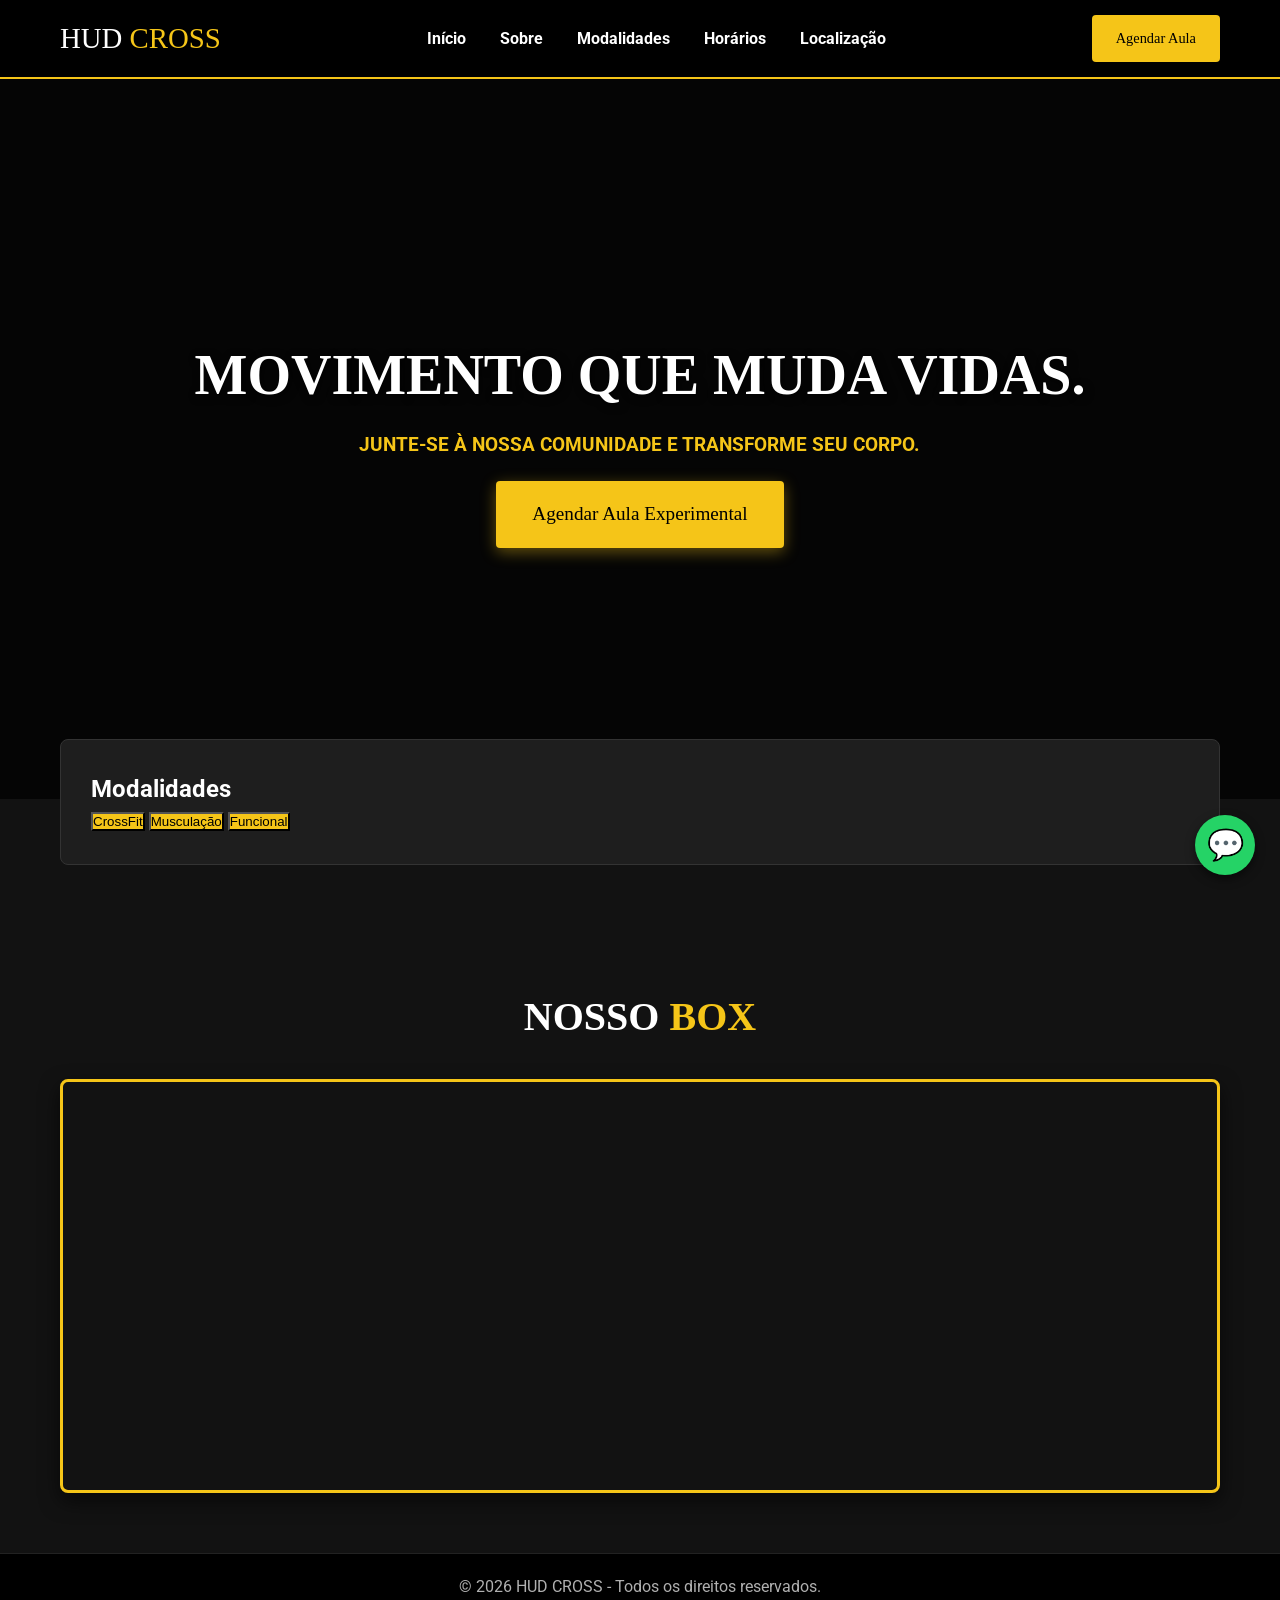
==== html/index.html @ 4a9c082a "Initial commit" ====
<!DOCTYPE html>
<html lang="pt-BR">
<head>
  <meta charset="UTF-8">
  <meta name="viewport" content="width=device-width, initial-scale=1.0">
  <title>HUD CROSS </title>
  
  <link rel="preconnect" href="https://fonts.googleapis.com">
  <link rel="preconnect" href="https://fonts.gstatic.com" crossorigin>
  <link href="https://fonts.googleapis.com/css2?family=Bungee&family=Roboto:wght@400;700&display=swap"
   rel="stylesheet">
  
  <link rel="stylesheet" href="../css/styles.css">
</head>
<body>

  <header class="navbar">
    <div class="container nav-container">
      <div class="logo">
        <span class="logo-text">HUD <span>CROSS</span></span>
      </div>
      <nav class="nav-links">
        <a href="#inicio">Início</a>
        <a href="#sobre">Sobre</a>
        <a href="#modalidades">Modalidades</a>
        <a href="#horarios">Horários</a>
        <a href="#localizacao">Localização</a>
      </nav>
      <a href="#contato" class="btn btn-primary">Agendar Aula</a>
    </div>
  </header>

  <section id="inicio" class="hero">
    <div class="hero-overlay"></div>
    <div class="container hero-content">
      <h1 class="hero-title">MOVIMENTO QUE MUDA VIDAS.</h1>
      <p class="hero-subtitle">JUNTE-SE À NOSSA COMUNIDADE E TRANSFORME SEU CORPO.</p>
      <a href="https://wa.me/5500000000000" target="_blank" class="btn btn-hero">Agendar Aula Experimental</a>
    </div>
  </section>

  <section id="modalidades" class="features container">
    <div class="card">
        <h1>Modalidades</h1>
     <button class="btn-primary">CrossFit</button>
     <button class="btn-primary">Musculação</button>
     <button class="btn-primary">Funcional</button>
    </div>
  </section>

  <section id="localizacao" class="map-section">
    <div class="container">
      <h2 class="section-title">NOSSO <span>BOX</span></h2>
      <div class="map-wrapper">
        <iframe 
          src="https://www.google.com/maps/embed?pb=!1m18!1m12!1m3!1d3657.1975812988916!2d-46.65867!3d-23.561414!2m3!1f0!2f0!3f0!3m2!1i1024!2i768!4f13.1!3m3!1m2!1s0x0%3A0x0!2zMjPCsDMzJzQxLjEiUyA0NsKwMzknMzEuMiJX!5e0!3m2!1spt-BR!2sbr!4v1620000000000!5m2!1spt-BR!2sbr" 
          width="100%" 
          height="400" 
          style="border:0;" 
          allowfullscreen="" 
          loading="lazy">
        </iframe>
      </div>
    </div>
  </section>

  <footer class="footer">
    <div class="container footer-content">
      <p>&copy; 2026 HUD CROSS - Todos os direitos reservados.</p>
    </div>
  </footer>

  <a href="https://wa.me/5500000000000" class="whatsapp-btn" target="_blank" aria-label="Contato via WhatsApp">
    💬
  </a>

</body>
</html>
---- css/styles.css ----
:root {
  --color-primary: #F5C518;       /* Amarelo Ouro */
  --color-primary-hover: #D9A900;
  --color-bg-main: #121212;      /* Fundo Preto Escuro */
  --color-bg-card: #1E1E1E;      /* Fundo dos Cards */
  --color-text: #FFFFFF;
  --color-text-muted: #B0B0B0;
  
  --font-display: 'Verdana'; /* Fonte estilo gamer/impacto */
  --font-body: 'Roboto', sans-serif;
}

* {
  box-sizing: border-box;
  margin: 0;
  padding: 0;
}

body {
  background-color: var(--color-bg-main);
  color: var(--color-text);
  font-family: var(--font-body);
  line-height: 1.6;
}

.container {
  max-width: 1200px;
  margin: 0 auto;
  padding: 0 20px;
}

/* --- Cabeçalho --- */
.navbar {
  background-color: #000000;
  border-bottom: 2px solid var(--color-primary);
  position: sticky;
  top: 0;
  z-index: 100;
  padding: 15px 0;
}

.nav-container {
  display: flex;
  justify-content: space-between;
  align-items: center;
}

.logo-text {
  font-family: var(--font-display);
  font-size: 1.8rem;
  color: #FFF;
}

.logo-text span {
  color: var(--color-primary);
}

.nav-links a {
  color: var(--color-text);
  text-decoration: none;
  margin: 0 15px;
  font-weight: bold;
  transition: color 0.3s;
}

.nav-links a:hover {
  color: var(--color-primary);
}

/* --- Botões --- */
.btn {
  display: inline-block;
  padding: 12px 24px;
  font-family: var(--font-display);
  font-size: 0.9rem;
  text-decoration: none;
  border-radius: 4px;
  cursor: pointer;
  transition: all 0.3s ease;
  border: none;
}

.btn-primary {
  background-color: var(--color-primary);
  color: #000;
}

.btn-primary:hover {
  background-color: var(--color-primary-hover);
  transform: translateY(-2px);
}

.btn-hero {
  background-color: var(--color-primary);
  color: #000;
  font-size: 1.2rem;
  padding: 18px 36px;
  margin-top: 20px;
  box-shadow: 0 4px 15px rgba(245, 197, 24, 0.4);
}

.btn-hero:hover {
  transform: scale(1.05);
}

/* --- Banner Hero --- */
.hero {
  position: relative;
  height: 80vh;
  background: url('https://images.unsplash.com/photo-1517838277536-f5f99be501cd?q=80&w=1600') center/cover no-repeat;
  display: flex;
  align-items: center;
  text-align: center;
}

.hero-overlay {
  position: absolute;
  top: 0; left: 0; right: 0; bottom: 0;
  background: rgba(0, 0, 0, 0.75);
}

.hero-content {
  position: relative;
  z-index: 1;
}

.hero-title {
  font-family: var(--font-display);
  font-size: 3.5rem;
  color: #FFF;
  margin-bottom: 10px;
  text-shadow: 2px 2px 8px rgba(0,0,0,0.8);
}

.hero-subtitle {
  font-size: 1.2rem;
  color: var(--color-primary);
  font-weight: bold;
}

/* --- Cards / Modalidades --- */
.features {
  display: grid;
  grid-template-columns: repeat(auto-fit, minmax(280px, 1fr));
  gap: 20px;
  margin: -60px auto 60px;
  position: relative;
  z-index: 2;
}

.card {
  background-color: var(--color-bg-card);
  padding: 30px;
  border-radius: 8px;
  border: 1px solid #333;
  position: relative;
  justify-content: center;
  align-items: center;
}

.feature-highlight {
  border: 2px solid var(--color-primary);
  background-color: #252525;
}

.card-badge {
  font-family: var(--font-display);
  color: var(--color-primary);
  font-size: 1.5rem;
  margin-bottom: 10px;
}

.card h3 {
  font-family: var(--font-display);
  margin-bottom: 15px;
}

.card ul {
  list-style: none;
}

.card ul li {
  margin-bottom: 8px;
  font-weight: bold;
}

/* --- Mapa --- */
.map-section {
  padding: 60px 0;
  text-align: center;
}

.section-title {
  font-family: var(--font-display);
  font-size: 2.5rem;
  margin-bottom: 30px;
}

.section-title span {
  color: var(--color-primary);
}

.map-wrapper {
  border: 3px solid var(--color-primary);
  border-radius: 8px;
  overflow: hidden;
  box-shadow: 0 8px 20px rgba(0,0,0,0.6);
}

/* --- Rodapé e WhatsApp --- */
.footer {
  background-color: #000;
  padding: 20px 0;
  text-align: center;
  border-top: 1px solid #222;
  color: var(--color-text-muted);
}

.whatsapp-btn {
  position: fixed;
  bottom: 25px;
  right: 25px;
  background-color: #25D366;
  width: 60px;
  height: 60px;
  border-radius: 50%;
  display: flex;
  align-items: center;
  justify-content: center;
  font-size: 30px;
  text-decoration: none;
  box-shadow: 0 4px 10px rgba(0,0,0,0.5);
  z-index: 1000;
  transition: transform 0.3s;
}

.whatsapp-btn:hover {
  transform: scale(1.1);
}










/* Responsive */
@media (max-width: 768px) {
  .hero-title { font-size: 2rem; }
  .nav-links { display: none; }
}
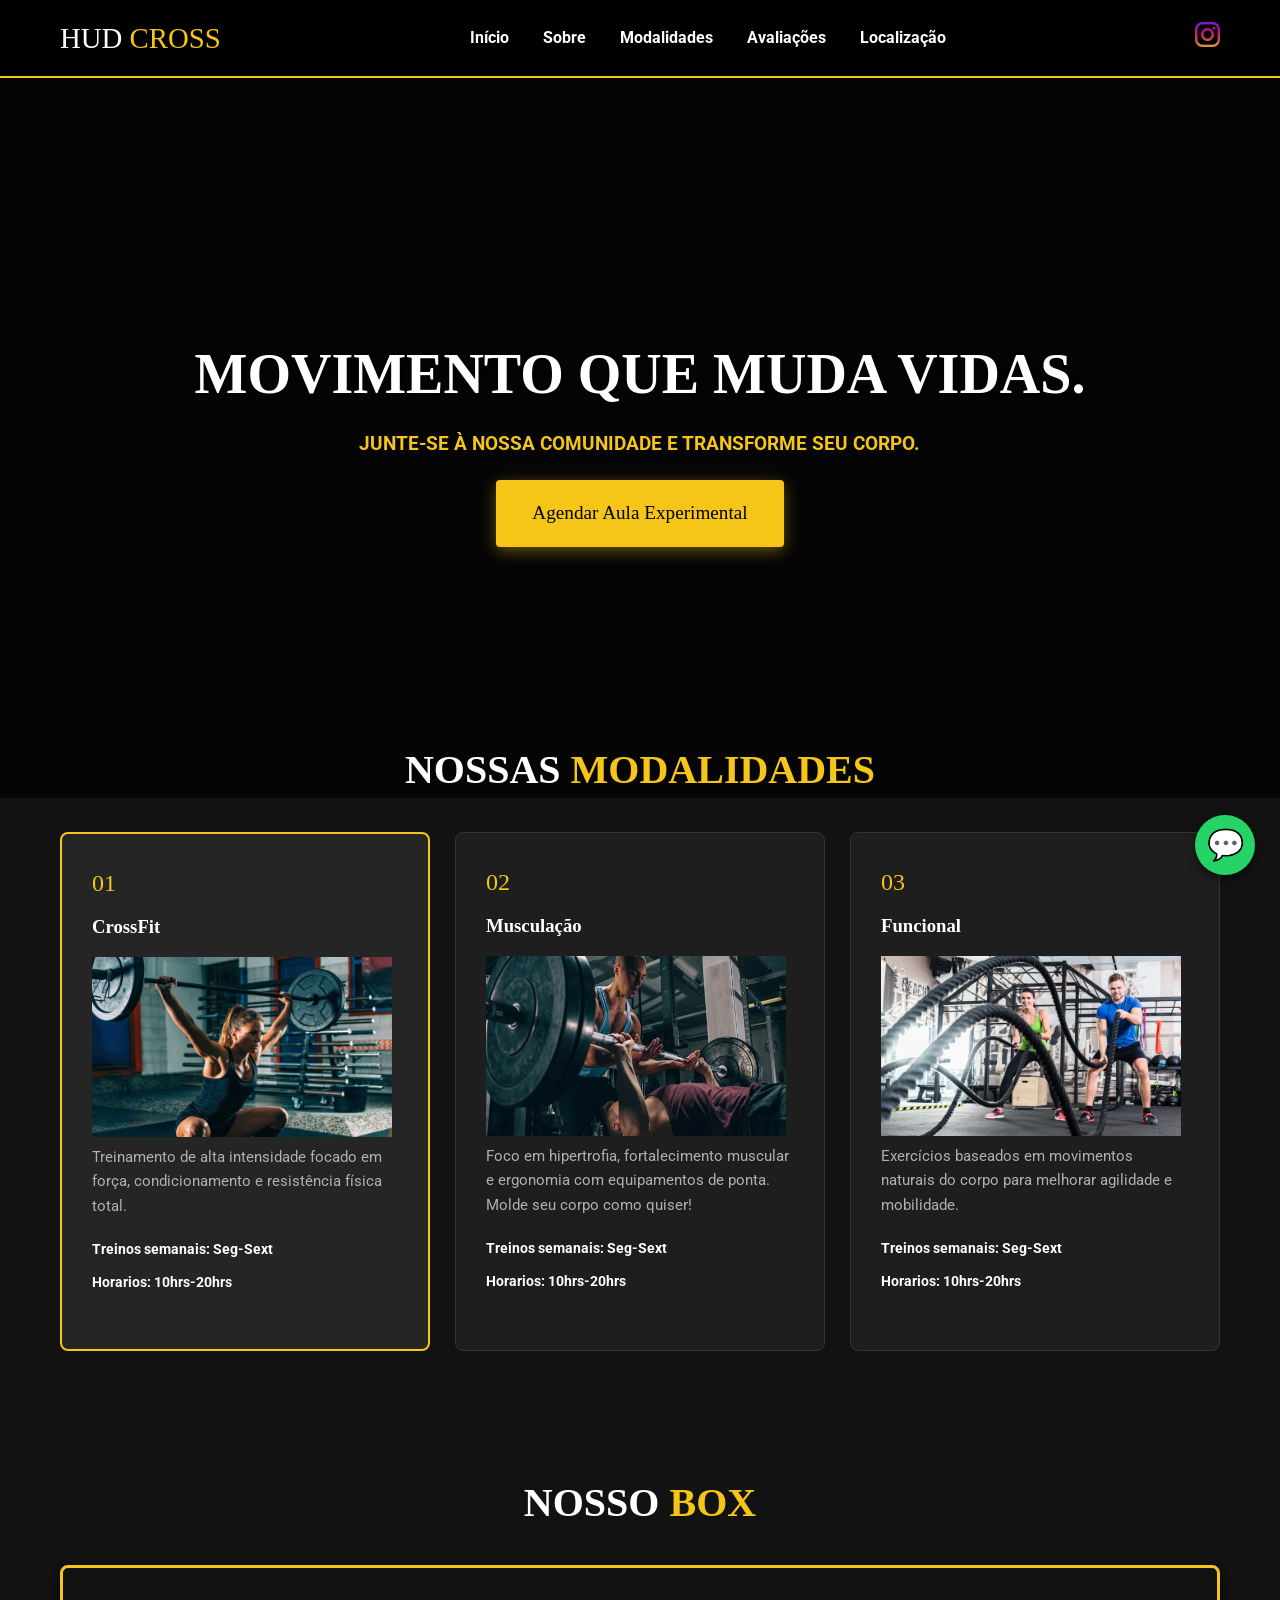
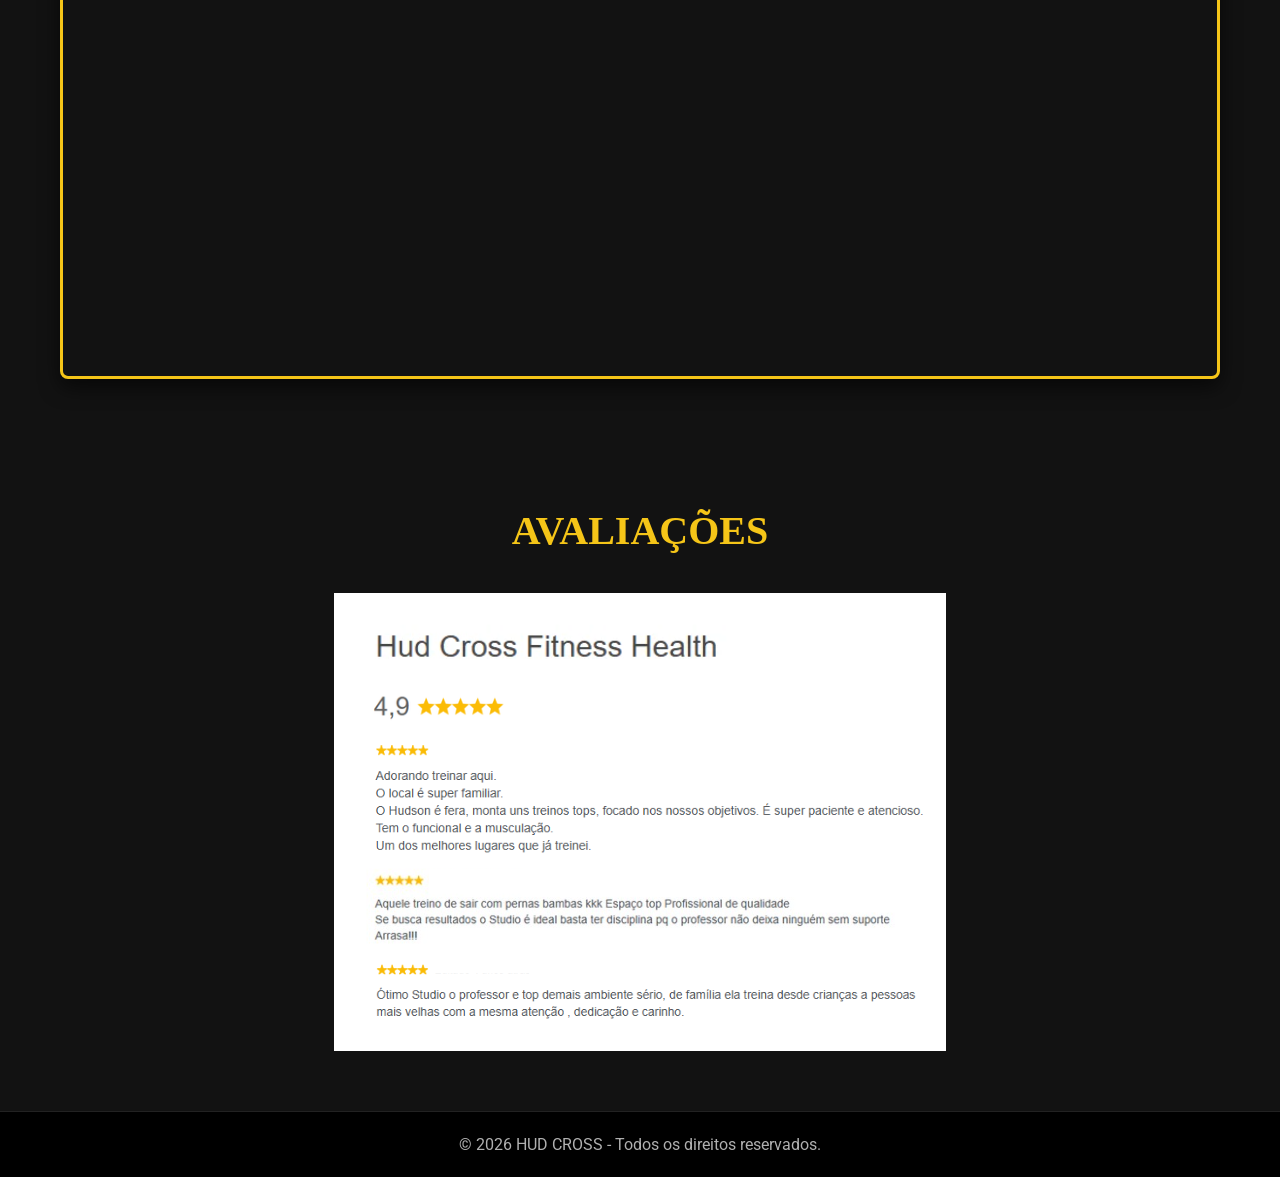
==== commit 36e875da: "Finaling project" ====
--- a/html/index.html
+++ b/html/index.html
@@ -8,7 +8,7 @@
   <link rel="preconnect" href="https://fonts.googleapis.com">
   <link rel="preconnect" href="https://fonts.gstatic.com" crossorigin>
   <link href="https://fonts.googleapis.com/css2?family=Bungee&family=Roboto:wght@400;700&display=swap"
-   rel="stylesheet">
+   rel="stylesheet"> 
   
   <link rel="stylesheet" href="../css/styles.css">
 </head>
@@ -23,10 +23,12 @@
         <a href="#inicio">Início</a>
         <a href="#sobre">Sobre</a>
         <a href="#modalidades">Modalidades</a>
-        <a href="#horarios">Horários</a>
+        <a href="#Avaliacao">Avaliações</a>
         <a href="#localizacao">Localização</a>
       </nav>
-      <a href="#contato" class="btn btn-primary">Agendar Aula</a>
+      <a href="#https://www.instagram.com/hudcross/"><img height="25px" width="25px" src="../src/instagram.png"/></a>
+      
+      
     </div>
   </header>
 
@@ -39,21 +41,67 @@
     </div>
   </section>
 
-  <section id="modalidades" class="features container">
+<section id="modalidades" class="modalidades-section container">
+  <h2 class="section-title text-center">NOSSAS <span>MODALIDADES</span></h2>
+  
+  <div class="cards-grid">
+    <!-- Card 1: CrossFit -->
+    <div class="card feature-highlight">
+
+      <div class="card-badge">01</div>
+      <h3>CrossFit</h3>
+
+      <img  class="img-treino" src="../src/crossfit.jpg"/>
+
+      <p class="card-desc">Treinamento de alta intensidade focado em força, condicionamento e resistência física total.</p>
+      <ul>
+         <li>Treinos semanais: Seg-Sext</li>
+        <li>Horarios: 10hrs-20hrs</li>
+      </ul>
+      
+    </div>
+
+    <!-- Card 2: Musculação -->
     <div class="card">
-        <h1>Modalidades</h1>
-     <button class="btn-primary">CrossFit</button>
-     <button class="btn-primary">Musculação</button>
-     <button class="btn-primary">Funcional</button>
+      <div class="card-badge">02</div>
+      <h3>Musculação</h3>
+
+        <img class="img-treino" src="../src/musculacao.jpg"/>
+
+      <p class="card-desc">Foco em hipertrofia, fortalecimento muscular e ergonomia com equipamentos de ponta. Molde seu corpo como quiser!</p>
+      <ul>
+        <li>Treinos semanais: Seg-Sext</li>
+        <li>Horarios: 10hrs-20hrs</li>
+      
+      </ul>
+     
     </div>
-  </section>
+
+    <!-- Card 3: Funcional -->
+    <div class="card">
+      <div class="card-badge">03</div>
+      <h3>Funcional</h3>
+
+            <img class="img-treino" src="../src/treino-funcional.jpg"/>   
+
+      <p class="card-desc">Exercícios baseados em movimentos naturais do corpo para melhorar agilidade e mobilidade.</p>
+      <ul>
+      <li>Treinos semanais: Seg-Sext</li>
+        <li>Horarios: 10hrs-20hrs</li>
+      </ul>
+     
+    </div>
+  </div>
+</section>
+
+
 
   <section id="localizacao" class="map-section">
     <div class="container">
       <h2 class="section-title">NOSSO <span>BOX</span></h2>
       <div class="map-wrapper">
         <iframe 
-          src="https://www.google.com/maps/embed?pb=!1m18!1m12!1m3!1d3657.1975812988916!2d-46.65867!3d-23.561414!2m3!1f0!2f0!3f0!3m2!1i1024!2i768!4f13.1!3m3!1m2!1s0x0%3A0x0!2zMjPCsDMzJzQxLjEiUyA0NsKwMzknMzEuMiJX!5e0!3m2!1spt-BR!2sbr!4v1620000000000!5m2!1spt-BR!2sbr" 
+          src="https://www.google.com/maps/embed?pb=!1m18!1m12!1m3!1d6454.913209964032!2d-46.70440093801002!3d-23.493865861875236!2m3!1f0!2f0!3f0!3m2!1i1024!2i768!4f13.1!3m3!1m2!1s0x94cef9033e88e4e1%3A0xaa0752b4d3cfe3d7!2sHud%20Cross%20Fitness%20Health!5e1!3m2!1spt-BR!2sbr!4v1788020765402!5m2!1spt-BR!2sbr" 
           width="100%" 
           height="400" 
           style="border:0;" 
@@ -63,9 +111,16 @@
       </div>
     </div>
   </section>
-
+ <section id="Avaliacao" class="avaliacao-section">
+  <div class="container text-center">
+    <h2 class="section-title"><span>AVALIAÇÕES</span></h2>
+    <div class="img-wrapper">
+      <img src="../src/Avaliacoes.png" alt="Avaliações do Hud Cross" class="img-avaliacao">
+    </div>
+  </div>
+</section>
   <footer class="footer">
-    <div class="container footer-content">
+    <div class="container footer-content">      
       <p>&copy; 2026 HUD CROSS - Todos os direitos reservados.</p>
     </div>
   </footer>
--- a/css/styles.css
+++ b/css/styles.css
@@ -238,17 +238,74 @@
 .whatsapp-btn:hover {
   transform: scale(1.1);
 }
-
-
-
-
-
-
-
-
-
-
-/* Responsive */
+/* --- Seção Modalidades Reestruturada --- */
+.modalidades-section {
+  margin-top: -60px;
+  margin-bottom: 60px;
+  position: relative;
+  z-index: 2;
+}
+
+.text-center {
+  text-align: center;
+}
+
+.cards-grid {
+  display: grid;
+  grid-template-columns: repeat(auto-fit, minmax(280px, 1fr));
+  gap: 25px;
+  margin-top: 30px;
+}
+
+.card-desc {
+  color: var(--color-text-muted);
+  font-size: 0.95rem;
+  margin-bottom: 20px;
+}
+
+.card ul {
+  margin-bottom: 25px;
+}
+
+.card ul li {
+  color: var(--color-text);
+  font-size: 0.9rem;
+  margin-bottom: 10px;
+}
+
+.card-btn {
+  display: block;
+  text-align: center;
+  width: 100%;
+}
+.img-treino{
+  width: 300px;
+  height: 180px;
+}
+
+.avaliacao-section {
+  padding: 60px 0;
+  text-align: center;
+  color: #FFF;
+}
+.img-wrapper {
+  display: flex;
+  justify-content: center;
+  align-items: center;
+  margin-top: 20px;
+  color: #FFF;
+}
+.img-avaliacao {
+  max-width: 100%;
+  height: auto;
+  
+.img-ig{
+  width: 5px;
+  height: 5px ;
+ 
+}
+
+
 @media (max-width: 768px) {
   .hero-title { font-size: 2rem; }
   .nav-links { display: none; }
